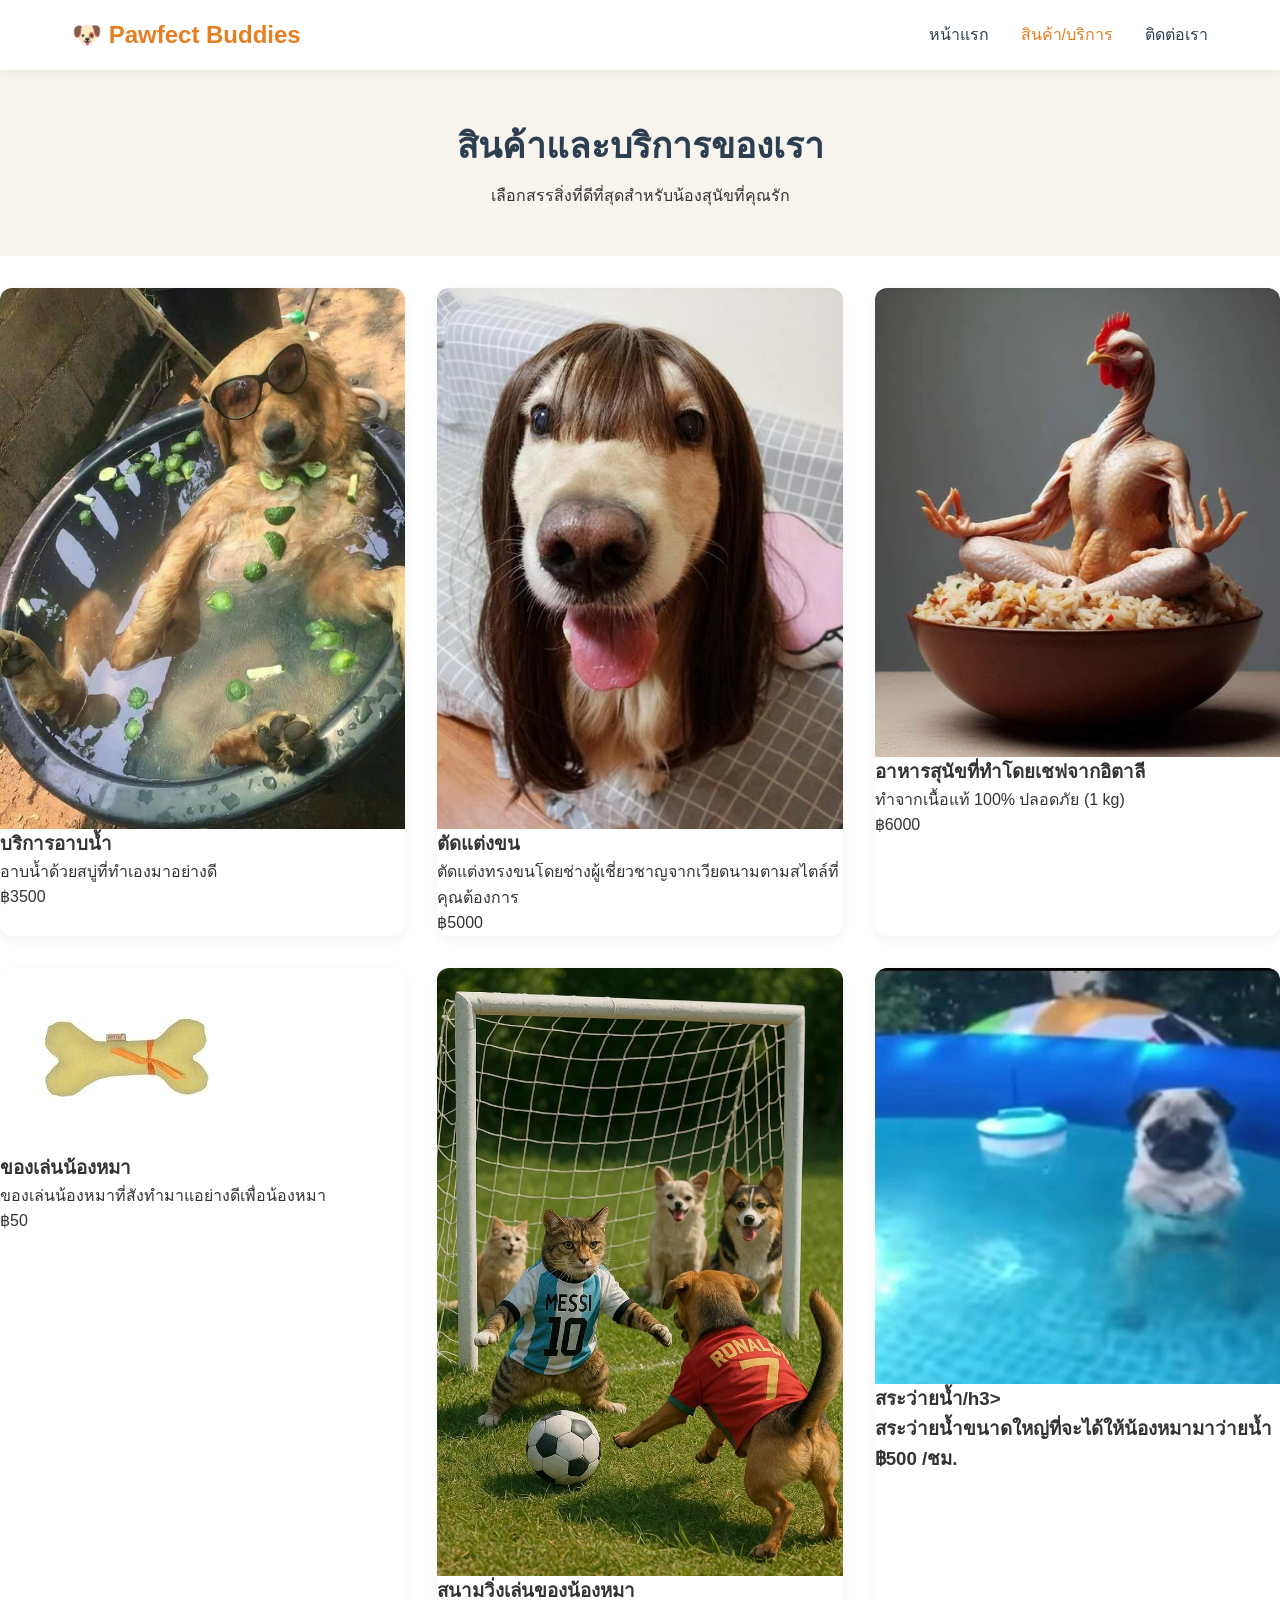
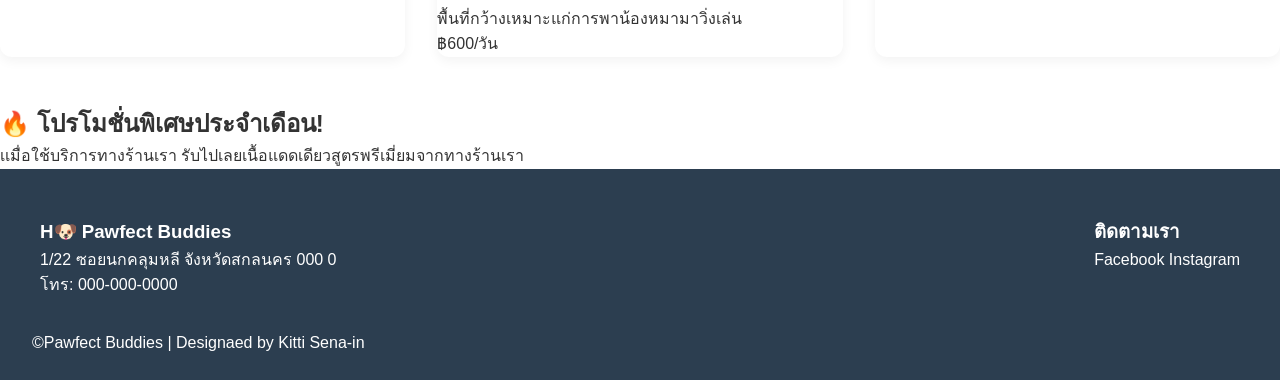
==== menu.html @ 024cf81c "Add files via upload" ====
<!DOCTYPE html>
<html lang="en">
<head>
  <meta charset="UTF-8">
  <meta name="viewport" content="width=device-width, initial-scale=1.0">
  <title>สินค้าและบริการ</title>
  <link rel="stylesheet" href="css/style.css">
</head>
<body>

  
  <header class="main-header">
    <nav class="navbar">
      <div class="logo">
        <a href="index.html">🐶 Pawfect Buddies</a>
      </div>
      <ul class="nav-links">
        <a href="index.html">หน้าแรก</a>
        <a href="menu.html" class="active">สินค้า/บริการ</a>
       <a href="contact.html">ติดต่อเรา</a>
       </ul>
    </nav>
  </header>

  <main>
    
    <header class="page-header">
      <h1>สินค้าและบริการของเรา</h1>
      <p>เลือกสรรสิ่งที่ดีที่สุดสำหรับน้องสุนัขที่คุณรัก</p>
    </header>

    
    <section class="product-section">
      <div class="product-grid">
      
        <article class="product-card">
          <img src="./image/Its a dogs Life in Thailand Kiki October 2016.jpg" alt="หมาอาบน้ำ">
          <div class="product-info">
            <h3>บริการอาบน้ำ</h3>
            <p>อาบน้ำด้วยสบู่ที่ทำเองมาอย่างดี</p>
            <div class="product-price">฿3500</div>
          </div>
        </article>

      
        <article class="product-card">
          <img src="./image/What the hell lady dog comes from_.jpg" alt="หมาเท่">
          <div class="product-info">
            <h3>ตัดแต่งขน</h3>
            <p>ตัดแต่งทรงขนโดยช่างผู้เชี่ยวชาญจากเวียดนามตามสไตล์ที่คุณต้องการ</p>
            <div class="product-price">฿5000</div>
          </div>
        </article>

        
        <article class="product-card">
          <img src="./image/7951736836533032.jpg" alt="หมาแซ่บ">
          <div class="product-info">
            <h3>อาหารสุนัขที่ทำโดยเชฟจากอิตาลี</h3>
            <p>ทำจากเนื้อแท้ 100% ปลอดภัย (1 kg)</p>
            <div class="product-price">฿6000</div>
          </div>
        </article>

     
        <article class="product-card">
          <img src="./image/download.jpg" alt="Dogtoy">
          <div class="product-info">
            <h3>ของเล่นน้องหมา</h3>
            <p>ของเล่นน้องหมาที่สังทำมาแอย่างดีเพื่อน้องหมา</p>
            <div class="product-price">฿50</div>
          </div>
        </article>

      
        <article class="product-card">
          <img src="./image/_When Messi the cat meets Ronaldo the pup… it's the ultimate pet showdown! 🐾⚽ Who’s your GOAT__.jpg" alt="หมาวิ่ง">
          <div class="product-info">
            <h3>สนามวิ่งเล่นของน้องหมา</h3>
            <p>พื้นที่กว้างเหมาะแก่การพาน้องหมามาวิ่งเล่น</p>
            <div class="product-price">฿600/วัน</div>
          </div>
        </article>

        
        <article class="product-card">
          <img src="./image/427701295876801720.jpg" alt="หมาเปียก">
          <div class="product-info">
            <h3>สระว่ายน้ำ/h3>
            <p>สระว่ายน้ำขนาดใหญ่ที่จะได้ให้น้องหมามาว่ายน้ำ</p>
            <div class="product-price">฿500 /ชม.</div>
          </div>
        </article>
      </div>

      
      <aside class="promo-banner">
        <h2>🔥 โปรโมชั่นพิเศษประจำเดือน!</h2>
        <p>เเมื่อใช้บริการทางร้านเรา รับไปเลยเนื้อแดดเดียวสูตรพรีเมี่ยมจากทางร้านเรา</p>
      </aside>
    </section>
  </main>


  <footer class="main-footer">
    <div class="footer-content">
      <div class="footer-info">
        <h3>H🐶 Pawfect Buddies</h3>
        <p>1/22 ซอยนกคลุมหลี จังหวัดสกลนคร  000 0</p>
        <p>โทร: 000-000-0000</p>
      </div>
      <div class="footer-socials">
        <h3>ติดตามเรา</h3>
        <a href="#">Facebook</a>
        <a href="#">Instagram</a>
      </div>
    </div>
    <div class="footer-bottom">
      <p>©Pawfect Buddies | Designaed by Kitti Sena-in</p>
    </div>
  </footer>

</body>
</html>
---- css/style.css ----
:root {
  --primary-color: #e67e22;    
  --secondary-color: #2c3e50;  
  --accent-color: #f39c12;     
  --text-dark: #333333;        
  --white: #ffffff;
  --transition-fast: all 0.3s ease;
}


* {
  margin: 0;
  padding: 0;
  box-sizing: border-box;
}

body {
  font-family: 'Prompt', sans-serif;
  color: var(--text-dark);
  background-color: var(--bg-light);
  line-height: 1.6;
}

a {
  text-decoration: none;
  color: inherit;
  transition: var(--transition-fast);
}

img {
  max-width: 100%;
  height: auto;
  display: block;
}


.main-header {
  background-color: var(--white);
  box-shadow: 0 2px 10px rgba(0, 0, 0, 0.05);
  position: sticky;
  top: 0;
  z-index: 1000;
}

.navbar {
  display: flex;
  justify-content: space-between;
  align-items: center;
  max-width: 1200px;
  margin: 0 auto;
  padding: 1rem 2rem;
}

.logo a {
  font-size: 1.5rem;
  font-weight: 600;
  color: var(--primary-color);
}

.nav-links {
  display: flex;
  list-style: none;
  gap: 2rem;
}

.nav-links a {
  font-weight: 400;
  color: var(--secondary-color);
}

.nav-links a:hover,
.nav-links a.active {
  color: var(--primary-color);
}


.btn {
  display: inline-block;
  padding: 0.75rem 1.75rem;
  border-radius: 30px;
  font-weight: 600;
  cursor: pointer;
  border: none;
  transition: var(--transition-fast);
}

.btn-primary {
  background-color: var(--primary-color);
  color: var(--white);
}

.btn-primary:hover {
  background-color: #d35400;
  transform: translateY(-2px);
  box-shadow: 0 4px 12px rgba(230, 126, 34, 0.3);
}

.btn-secondary {
  background-color: var(--secondary-color);
  color: var(--white);
}

.btn-secondary:hover {
  background-color: #1a252f;
  transform: translateY(-2px);
}

.page-header {
  text-align: center;
  padding: 3rem 1rem;
  background-color: #f7f3ed;
  margin-bottom: 2rem;
}

.page-header h1 {
  font-size: 2.2rem;
  color: var(--secondary-color);
  margin-bottom: 0.5rem;
}


.hero-section {
  display: flex;
  align-items: center;
  justify-content: space-between;
  max-width: 1200px;
  margin: 0 auto;
  padding: 4rem 2rem;
  gap: 2rem;
}

.hero-content {
  flex: 1;
}

.hero-content h1 {
  font-size: 2.5rem;
  color: var(--secondary-color);
  margin-bottom: 1rem;
}

.hero-content p {
  font-size: 1.1rem;
  color: var(--text-muted);
  margin-bottom: 2rem;
}

.hero-image {
  flex: 1;
}

.hero-image img {
  border-radius: 15px;
  box-shadow: 0 10px 20px rgba(0, 0, 0, 0.1);
}


.features-section {
  max-width: 1200px;
  margin: 0 auto;
  padding: 4rem 2rem;
  text-align: center;
}

.section-title {
  font-size: 2rem;
  color: var(--secondary-color);
  margin-bottom: 2.5rem;
}

.features-grid {
  display: grid;
  grid-template-columns: repeat(3, 1fr);
  gap: 2rem;
}

.feature-card {
  background-color: var(--white);
  padding: 2rem;
  border-radius: 10px;
  box-shadow: 0 4px 15px rgba(0, 0, 0, 0.05);
  transition: var(--transition-fast);
}

.feature-card:hover {
  transform: translateY(-5px);
}

.feature-card img {
  width: 60px;
  height: 60px;
  margin: 0 auto 1rem;
}

.feature-card h3 {
  color: var(--secondary-color);
  margin-bottom: 0.5rem;
}


.testimonials-section {
  background-color: #f7f3ed;
  padding: 4rem 2rem;
  text-align: center;
}

.testimonials-container {
  display: flex;
  justify-content: center;
  gap: 2rem;
  max-width: 1000px;
  margin: 0 auto;
}

.testimonial-card {
  background: var(--white);
  padding: 2rem;
  border-radius: 12px;
  flex: 1;
  box-shadow: 0 4px 10px rgba(0,0,0,0.03);
}

.profile-img {
  width: 80px;
  height: 80px;
  border-radius: 50%;
  object-fit: cover;
  margin: 0 auto 1rem;
  border: 3px solid var(--primary-color);
}

.testimonial-text {
  font-style: italic;
  color: var(--text-muted);
  margin-bottom: 1rem;
}

.cta-section {
  background-color: var(--primary-color);
  color: var(--white);
  text-align: center;
  padding: 4rem 2rem;
}

.cta-section h2 {
  font-size: 2rem;
  margin-bottom: 1rem;
}

.cta-section p {
  margin-bottom: 1.5rem;
  font-size: 1.1rem;
}

.product-grid {
  display: grid;
  grid-template-columns: repeat(3, 1fr);
  gap: 2rem;
  margin-bottom: 3rem;
}

.product-card {
  background-color: var(--white);
  border-radius: 12px;
  overflow: hidden;
  box-shadow: 0 4px 12px rgba(0, 0, 0, 0.05);
  transition: var(--transition-fast);
}

.main-footer {
  background-color: var(--secondary-color);
  color: var(--white);
  padding: 3rem 2rem 1.5rem;
}

.footer-content {
  max-width: 1200px;
  margin: 0 auto;
  display: flex;
  justify-content: space-between;
  gap: 2rem;
  margin-bottom: 2rem;
}
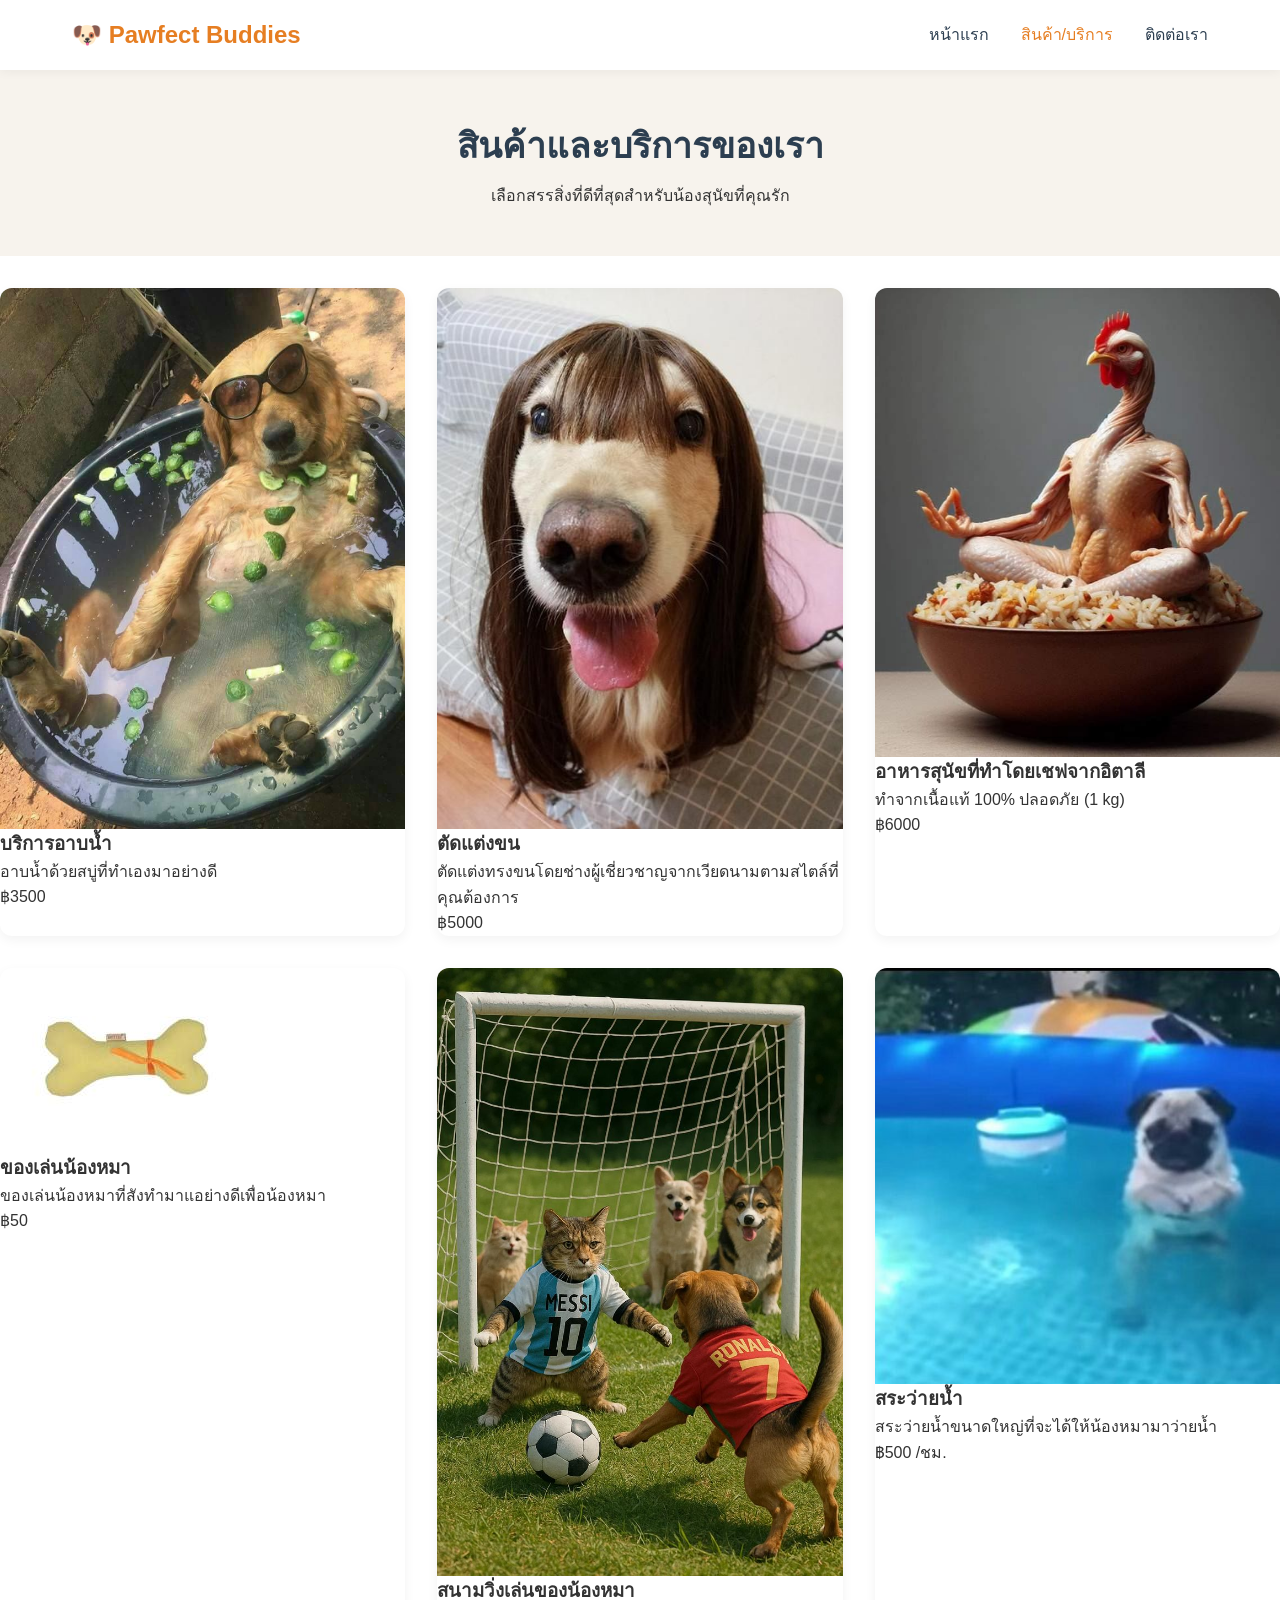
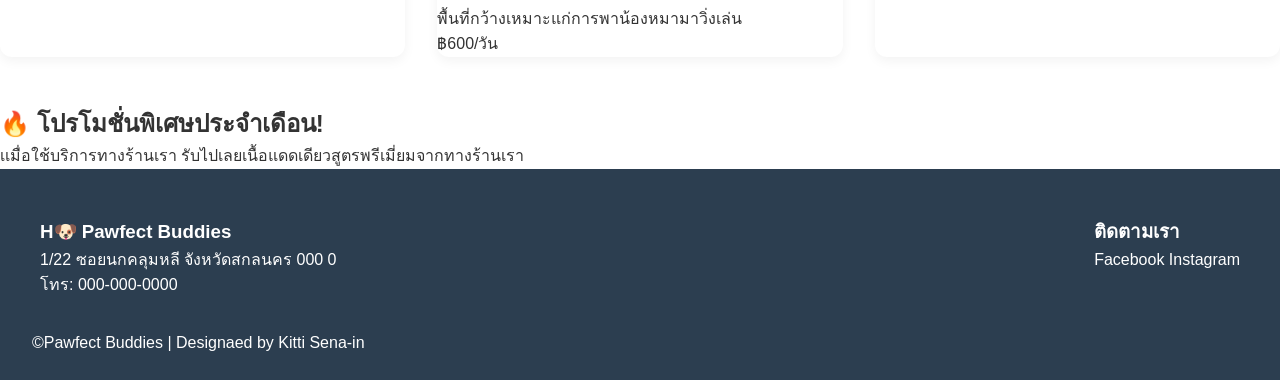
==== commit 91fe2b2c: "Fix HTML encoding issues in menu.html" ====
--- a/menu.html
+++ b/menu.html
@@ -86,7 +86,7 @@
         <article class="product-card">
           <img src="./image/427701295876801720.jpg" alt="หมาเปียก">
           <div class="product-info">
-            <h3>สระว่ายน้ำ/h3>
+            <h3>สระว่ายน้ำ</h3>
             <p>สระว่ายน้ำขนาดใหญ่ที่จะได้ให้น้องหมามาว่ายน้ำ</p>
             <div class="product-price">฿500 /ชม.</div>
           </div>
@@ -121,4 +121,4 @@
   </footer>
 
 </body>
-</html>+</html>
